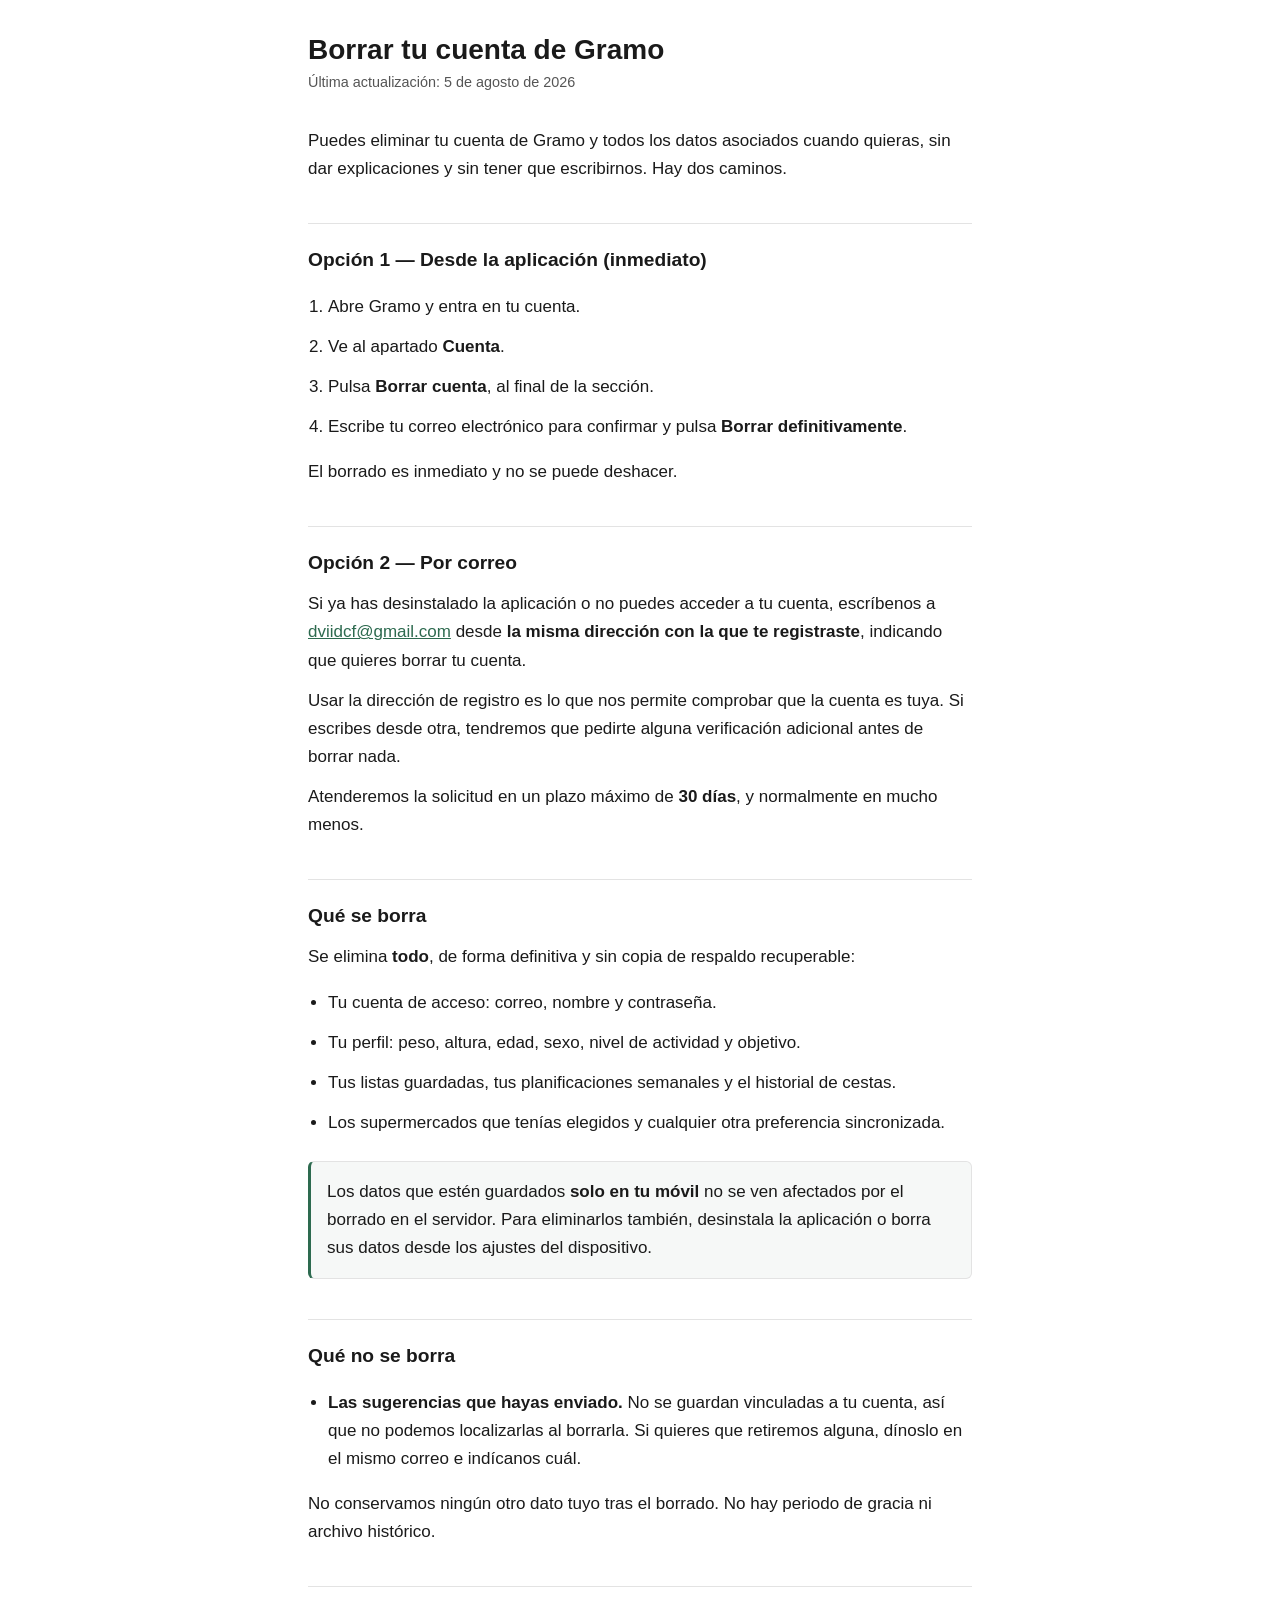
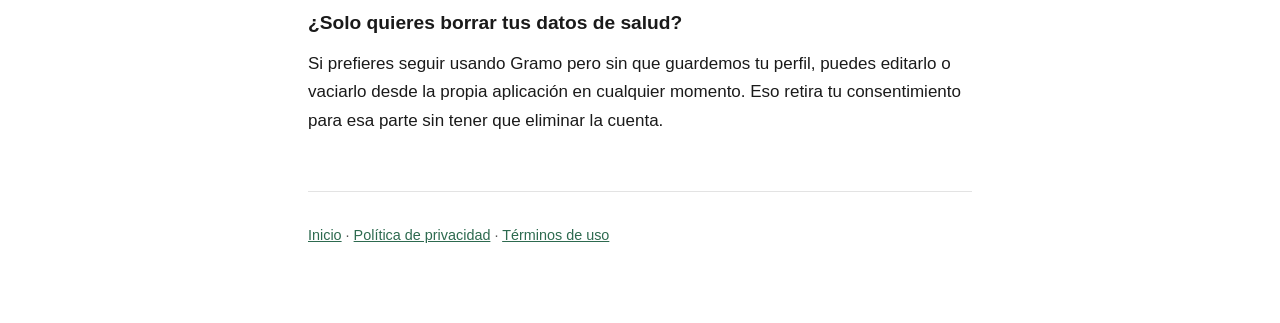
==== borrar-cuenta.html @ 64754e29 "Documentos legales de Gramo: privacidad, terminos y borrado de cuenta" ====
<!doctype html>
<html lang="es">
<head>
<meta charset="utf-8">
<meta name="viewport" content="width=device-width, initial-scale=1">
<title>Borrar mi cuenta · Gramo</title>
<link rel="stylesheet" href="estilo.css">
</head>
<body>

<h1>Borrar tu cuenta de Gramo</h1>
<p class="fecha">Última actualización: 5 de agosto de 2026</p>

<p>Puedes eliminar tu cuenta de Gramo y todos los datos asociados cuando quieras, sin dar
explicaciones y sin tener que escribirnos. Hay dos caminos.</p>

<h2>Opción 1 — Desde la aplicación (inmediato)</h2>

<ol>
  <li>Abre Gramo y entra en tu cuenta.</li>
  <li>Ve al apartado <strong>Cuenta</strong>.</li>
  <li>Pulsa <strong>Borrar cuenta</strong>, al final de la sección.</li>
  <li>Escribe tu correo electrónico para confirmar y pulsa <strong>Borrar definitivamente</strong>.</li>
</ol>

<p>El borrado es inmediato y no se puede deshacer.</p>

<h2>Opción 2 — Por correo</h2>

<p>Si ya has desinstalado la aplicación o no puedes acceder a tu cuenta, escríbenos a
<a href="mailto:dviidcf@gmail.com?subject=Solicitud%20de%20borrado%20de%20cuenta">dviidcf@gmail.com</a>
desde <strong>la misma dirección con la que te registraste</strong>, indicando que quieres
borrar tu cuenta.</p>

<p>Usar la dirección de registro es lo que nos permite comprobar que la cuenta es tuya. Si
escribes desde otra, tendremos que pedirte alguna verificación adicional antes de borrar
nada.</p>

<p>Atenderemos la solicitud en un plazo máximo de <strong>30 días</strong>, y normalmente en
mucho menos.</p>

<h2>Qué se borra</h2>

<p>Se elimina <strong>todo</strong>, de forma definitiva y sin copia de respaldo recuperable:</p>

<ul>
  <li>Tu cuenta de acceso: correo, nombre y contraseña.</li>
  <li>Tu perfil: peso, altura, edad, sexo, nivel de actividad y objetivo.</li>
  <li>Tus listas guardadas, tus planificaciones semanales y el historial de cestas.</li>
  <li>Los supermercados que tenías elegidos y cualquier otra preferencia sincronizada.</li>
</ul>

<div class="caja">
<p>Los datos que estén guardados <strong>solo en tu móvil</strong> no se ven afectados por el
borrado en el servidor. Para eliminarlos también, desinstala la aplicación o borra sus datos
desde los ajustes del dispositivo.</p>
</div>

<h2>Qué no se borra</h2>

<ul>
  <li><strong>Las sugerencias que hayas enviado.</strong> No se guardan vinculadas a tu
  cuenta, así que no podemos localizarlas al borrarla. Si quieres que retiremos alguna,
  dínoslo en el mismo correo e indícanos cuál.</li>
</ul>

<p>No conservamos ningún otro dato tuyo tras el borrado. No hay periodo de gracia ni archivo
histórico.</p>

<h2>¿Solo quieres borrar tus datos de salud?</h2>

<p>Si prefieres seguir usando Gramo pero sin que guardemos tu perfil, puedes editarlo o
vaciarlo desde la propia aplicación en cualquier momento. Eso retira tu consentimiento para
esa parte sin tener que eliminar la cuenta.</p>

<footer>
<p><a href="index.html">Inicio</a> · <a href="privacidad.html">Política de privacidad</a> ·
<a href="terminos.html">Términos de uso</a></p>
</footer>

</body>
</html>
---- estilo.css ----
/* Hoja compartida por los tres documentos legales de Gramo.
   Pensada para leerse en un móvil: es donde va a caer casi todo el tráfico,
   porque el enlace se abre desde la app y desde las fichas de las tiendas. */

:root {
  --tinta: #1a1a1a;
  --tinta-suave: #555;
  --acento: #2d6a4f;
  --borde: #e3e3e3;
  --fondo: #fff;
  --fondo-caja: #f6f8f7;
}

@media (prefers-color-scheme: dark) {
  :root {
    --tinta: #ececec;
    --tinta-suave: #a8a8a8;
    --acento: #74c69d;
    --borde: #333;
    --fondo: #141414;
    --fondo-caja: #1e1e1e;
  }
}

* { box-sizing: border-box; }

body {
  margin: 0 auto;
  padding: 2rem 1.25rem 4rem;
  max-width: 44rem;
  background: var(--fondo);
  color: var(--tinta);
  font-family: -apple-system, BlinkMacSystemFont, "Segoe UI", Roboto, sans-serif;
  font-size: 17px;
  line-height: 1.65;
}

h1 {
  font-size: 1.75rem;
  line-height: 1.25;
  margin: 0 0 0.25rem;
}

h2 {
  font-size: 1.2rem;
  margin: 2.5rem 0 0.75rem;
  padding-top: 1.25rem;
  border-top: 1px solid var(--borde);
}

h3 {
  font-size: 1rem;
  margin: 1.5rem 0 0.5rem;
}

p, li { margin: 0.75rem 0; }
ul, ol { padding-left: 1.25rem; }

a { color: var(--acento); }

.fecha {
  color: var(--tinta-suave);
  font-size: 0.9rem;
  margin: 0 0 2rem;
}

.pendiente {
  background: #fff3cd;
  color: #664d03;
  padding: 0.05rem 0.35rem;
  border-radius: 3px;
  font-weight: 600;
}

.caja {
  background: var(--fondo-caja);
  border: 1px solid var(--borde);
  border-left: 3px solid var(--acento);
  border-radius: 6px;
  padding: 0.25rem 1rem;
  margin: 1.5rem 0;
}

/* Las tablas de finalidad/base jurídica son anchas: en móvil deben poder
   desplazarse solas sin que se desplace la página entera. */
.tabla-scroll {
  overflow-x: auto;
  margin: 1.5rem 0;
}

table {
  border-collapse: collapse;
  width: 100%;
  min-width: 34rem;
  font-size: 0.92rem;
}

th, td {
  border: 1px solid var(--borde);
  padding: 0.6rem 0.7rem;
  text-align: left;
  vertical-align: top;
}

th { background: var(--fondo-caja); }

footer {
  margin-top: 3.5rem;
  padding-top: 1.25rem;
  border-top: 1px solid var(--borde);
  color: var(--tinta-suave);
  font-size: 0.9rem;
}
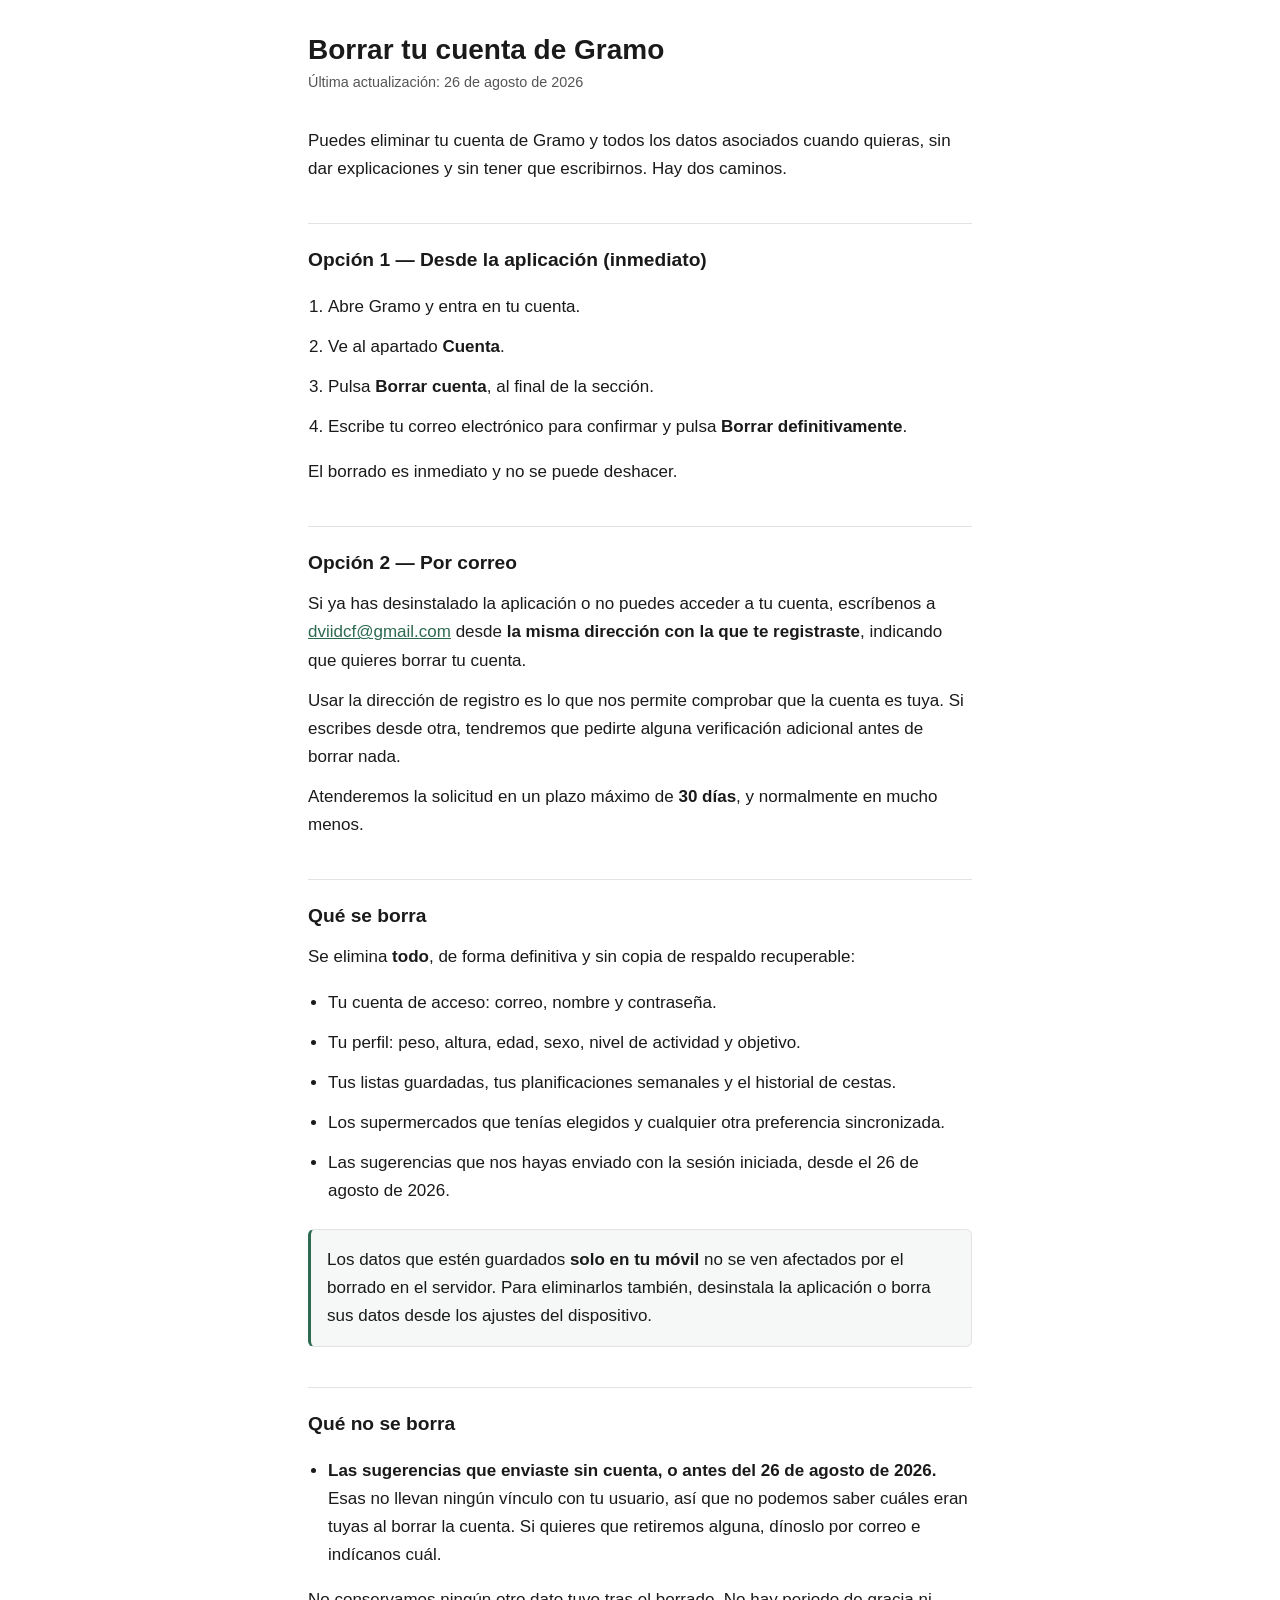
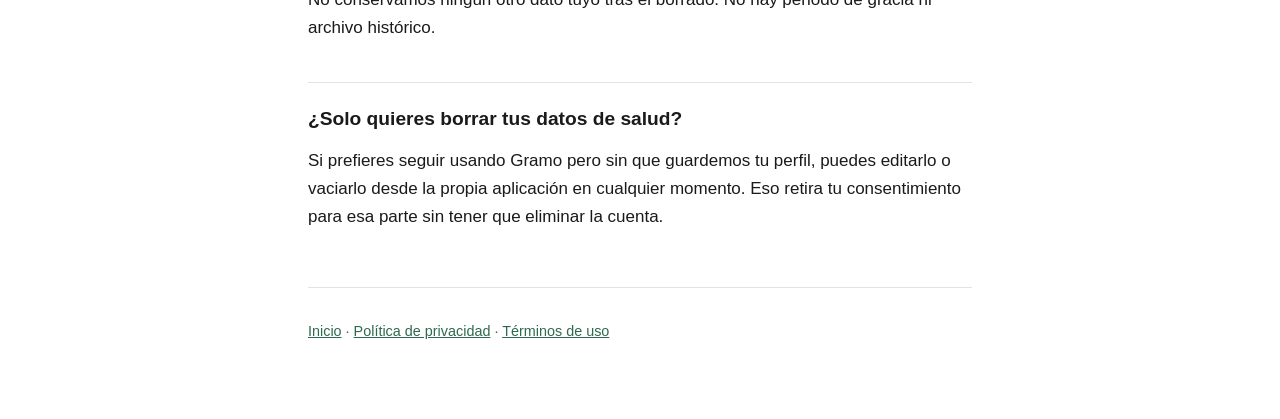
==== commit 052fa962: "Las sugerencias ya se borran con la cuenta La politica y la pagina de borrado decian que las sugeren" ====
--- a/borrar-cuenta.html
+++ b/borrar-cuenta.html
@@ -9,7 +9,7 @@
 <body>
 
 <h1>Borrar tu cuenta de Gramo</h1>
-<p class="fecha">Última actualización: 5 de agosto de 2026</p>
+<p class="fecha">Última actualización: 26 de agosto de 2026</p>
 
 <p>Puedes eliminar tu cuenta de Gramo y todos los datos asociados cuando quieras, sin dar
 explicaciones y sin tener que escribirnos. Hay dos caminos.</p>
@@ -48,6 +48,8 @@
   <li>Tu perfil: peso, altura, edad, sexo, nivel de actividad y objetivo.</li>
   <li>Tus listas guardadas, tus planificaciones semanales y el historial de cestas.</li>
   <li>Los supermercados que tenías elegidos y cualquier otra preferencia sincronizada.</li>
+  <li>Las sugerencias que nos hayas enviado con la sesión iniciada, desde el 26 de agosto
+  de 2026.</li>
 </ul>
 
 <div class="caja">
@@ -59,9 +61,10 @@
 <h2>Qué no se borra</h2>
 
 <ul>
-  <li><strong>Las sugerencias que hayas enviado.</strong> No se guardan vinculadas a tu
-  cuenta, así que no podemos localizarlas al borrarla. Si quieres que retiremos alguna,
-  dínoslo en el mismo correo e indícanos cuál.</li>
+  <li><strong>Las sugerencias que enviaste sin cuenta, o antes del 26 de agosto de
+  2026.</strong> Esas no llevan ningún vínculo con tu usuario, así que no podemos saber
+  cuáles eran tuyas al borrar la cuenta. Si quieres que retiremos alguna, dínoslo por correo
+  e indícanos cuál.</li>
 </ul>
 
 <p>No conservamos ningún otro dato tuyo tras el borrado. No hay periodo de gracia ni archivo
--- a/estilo.css
+++ b/estilo.css
@@ -111,3 +111,13 @@
   color: var(--tinta-suave);
   font-size: 0.9rem;
 }
+
+/* Fórmulas y tablas de la página de fuentes. */
+pre {
+  background: #F4F1EC;
+  border-left: 3px solid #C9A84C;
+  padding: 12px 14px;
+  overflow-x: auto;
+  font-size: 14px;
+  line-height: 1.6;
+}
